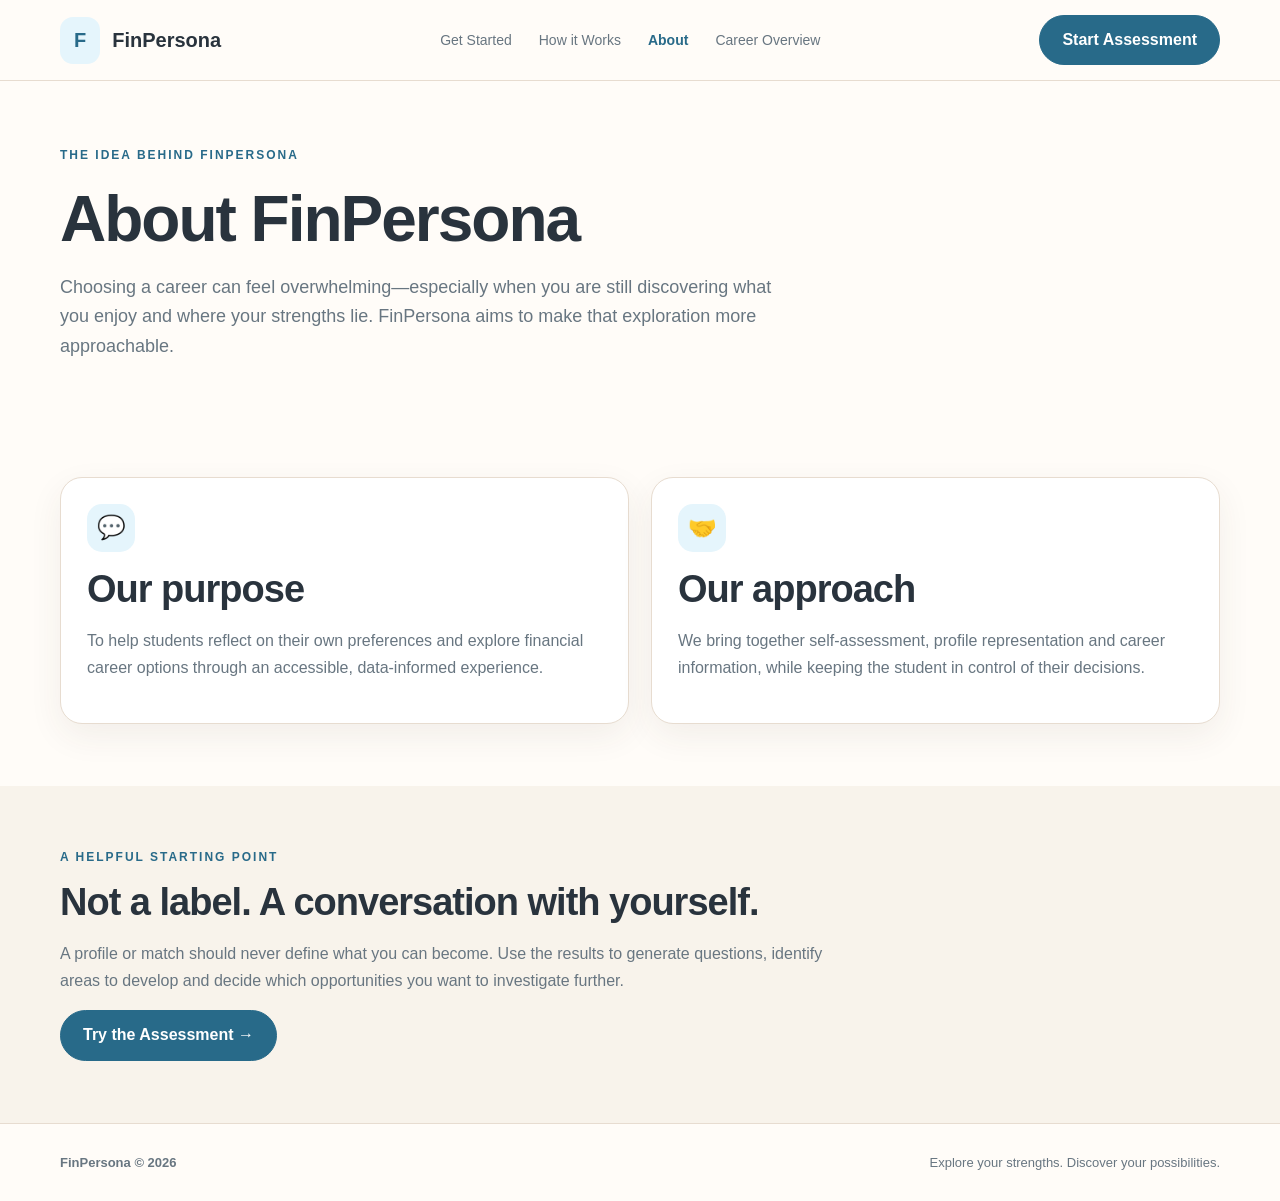
==== about.html @ 59d574b5 "Add files via upload" ====
<!doctype html><html lang="en"><head><meta charset="utf-8"><meta name="viewport" content="width=device-width,initial-scale=1"><title>About | FinPersona</title><link rel="stylesheet" href="assets/style.css"></head><body>
<nav><div class="container nav"><a class="logo" href="index.html"><span class="mark">F</span>FinPersona</a><div class="links"><a class="" href="get-started.html">Get Started</a><a class="" href="how-it-works.html">How it Works</a><a class="active" href="about.html">About</a><a class="" href="career-overview.html">Career Overview</a></div><a class="btn primary" href="get-started.html">Start Assessment</a></div></nav>
<main><section class="container page-hero"><div class="eyebrow">The idea behind FinPersona</div><h1>About FinPersona</h1><p>Choosing a career can feel overwhelming—especially when you are still discovering what you enjoy and where your strengths lie. FinPersona aims to make that exploration more approachable.</p></section>
<section class="container two"><div class="panel"><div class="ico">💬</div><h2>Our purpose</h2><p>To help students reflect on their own preferences and explore financial career options through an accessible, data-informed experience.</p></div><div class="panel"><div class="ico">🤝</div><h2>Our approach</h2><p>We bring together self-assessment, profile representation and career information, while keeping the student in control of their decisions.</p></div></section>
<section class="soft"><div class="container"><div class="eyebrow">A helpful starting point</div><h2>Not a label. A conversation with yourself.</h2><p style="max-width:780px">A profile or match should never define what you can become. Use the results to generate questions, identify areas to develop and decide which opportunities you want to investigate further.</p><a class="btn primary" href="get-started.html">Try the Assessment →</a></div></section></main><footer><div class="container"><b>FinPersona © 2026</b><span>Explore your strengths. Discover your possibilities.</span></div></footer></body></html>
---- assets/style.css ----
:root{--blue:#6EBFE4;--dark:#286A89;--peach:#FFC8AE;--cream:#FFE4C4;--bg:#FFFCF8;--ink:#29333D;--muted:#687681;--line:#E7DCD0;--shadow:0 12px 34px rgba(65,57,46,.07)}
*{box-sizing:border-box}html{scroll-behavior:smooth}body{margin:0;background:var(--bg);color:var(--ink);font:16px/1.65 Inter,"Segoe UI",Arial,sans-serif}a{text-decoration:none;color:inherit}button{font:inherit;cursor:pointer}.container{width:min(1160px,92%);margin:auto}
nav{position:sticky;top:0;z-index:5;background:#fffcf8ed;backdrop-filter:blur(12px);border-bottom:1px solid var(--line);padding:15px 0}.nav{display:flex;align-items:center;justify-content:space-between;gap:18px}.logo{font-size:20px;font-weight:800;display:flex;align-items:center;gap:12px;white-space:nowrap}.mark{background:#e5f5fc;color:var(--dark);border-radius:13px;padding:7px 14px}.links{display:flex;align-items:center;gap:clamp(12px,2.2vw,27px);color:var(--muted);font-size:14px}.links a:hover,.links a.active{color:var(--dark);font-weight:700}.btn{border:1px solid var(--line);border-radius:99px;padding:11px 22px;font-weight:700;background:white;color:var(--ink);display:inline-block}.primary{background:var(--dark);border-color:var(--dark);color:white}.primary:hover{background:#1f5873}.eyebrow{font-size:12px;letter-spacing:2px;text-transform:uppercase;font-weight:800;color:var(--dark)}h1{font-size:clamp(42px,5vw,66px);line-height:1.1;letter-spacing:-2px;margin:18px 0}h2{font-size:clamp(29px,3vw,38px);line-height:1.2;letter-spacing:-1px;margin:12px 0}h3{margin:0 0 8px}p{color:var(--muted)}.hero{display:grid;grid-template-columns:1.1fr .9fr;gap:50px;align-items:center;padding:75px 0;min-height:550px}.hero p{font-size:18px;max-width:550px}.actions{display:flex;gap:12px;flex-wrap:wrap;margin:25px 0}.visual{height:390px;border-radius:32px;background:linear-gradient(145deg,#e5f5fc,#ffe4c4);display:grid;place-items:center;position:relative}.orb{height:265px;width:265px;border-radius:50%;background:#ffffff99;display:grid;place-items:center}.orb div{height:190px;width:190px;border-radius:50%;background:white;display:grid;place-content:center;text-align:center;box-shadow:var(--shadow)}.orb strong{font-size:48px;color:var(--dark)}.float{position:absolute;background:white;border:1px solid var(--line);border-radius:16px;padding:13px 16px;box-shadow:var(--shadow);font-size:13px}.f1{top:35px;left:15px}.f2{right:12px;bottom:40px}section{padding:62px 0}.page-hero{padding:65px 0 35px}.page-hero p{max-width:720px;font-size:18px}.head{margin-bottom:28px}.grid{display:grid;grid-template-columns:repeat(3,1fr);gap:20px}.card,.panel{background:white;border:1px solid var(--line);border-radius:22px;padding:26px;box-shadow:var(--shadow)}.ico{height:48px;width:48px;border-radius:15px;background:#e5f5fc;display:grid;place-items:center;font-size:23px;margin-bottom:15px}.tag{display:inline-block;background:#fff0e8;color:#805a40;border-radius:99px;padding:4px 11px;font-size:12px;margin:3px}.steps .num{font-size:35px;font-weight:800;color:var(--blue)}.soft{background:#f8f3eb}.two{display:grid;grid-template-columns:1fr 1fr;gap:22px}.role{display:flex;gap:18px;align-items:flex-start}.role .ico{flex:0 0 48px}.role p{margin:5px 0}.quizwrap{max-width:850px;margin:25px auto}.quizcard{background:white;border:1px solid var(--line);border-radius:22px;padding:clamp(22px,4vw,42px);box-shadow:var(--shadow)}.qtop{display:flex;justify-content:space-between;color:var(--muted);font-size:14px}.bar{height:8px;background:#f0e8de;border-radius:99px;margin:15px 0 28px;overflow:hidden}.fill{height:100%;background:var(--dark);width:5%;transition:.25s}.question{font-size:26px;line-height:1.35;margin-bottom:23px}.options{display:grid;gap:11px}.option{text-align:left;border:1px solid var(--line);background:white;border-radius:14px;padding:15px;color:var(--ink)}.option:hover,.option.selected{border:2px solid var(--dark);background:#eaf6fb;padding:14px}.controls{display:flex;gap:10px;flex-wrap:wrap;margin-top:24px}.controls button:disabled{opacity:.4;cursor:not-allowed}.resulthead{background:linear-gradient(120deg,#e5f5fc,#fff0e8);border-radius:20px;padding:27px;margin-bottom:20px}.score{font-size:42px;font-weight:800;color:var(--dark)}.match{display:flex;justify-content:space-between;gap:15px;padding:18px 0;border-bottom:1px solid var(--line)}.matchscore{font-size:22px;font-weight:800;color:var(--dark)}.hidden{display:none!important}.notice{background:#fff7ed;border:1px solid #f2dfce;border-radius:14px;padding:15px;color:#705c4b;font-size:13px}footer{padding:28px 0;border-top:1px solid var(--line);font-size:13px}footer .container{display:flex;justify-content:space-between;flex-wrap:wrap;color:var(--muted)}
@media(max-width:760px){.links{gap:10px;font-size:12px;flex-wrap:wrap;justify-content:flex-end}.nav{align-items:flex-start}.logo{font-size:16px}.nav>.btn{display:none}.hero{grid-template-columns:1fr;padding:48px 0}.visual{height:300px}.grid,.two{grid-template-columns:1fr}section{padding:45px 0}.question{font-size:22px}}
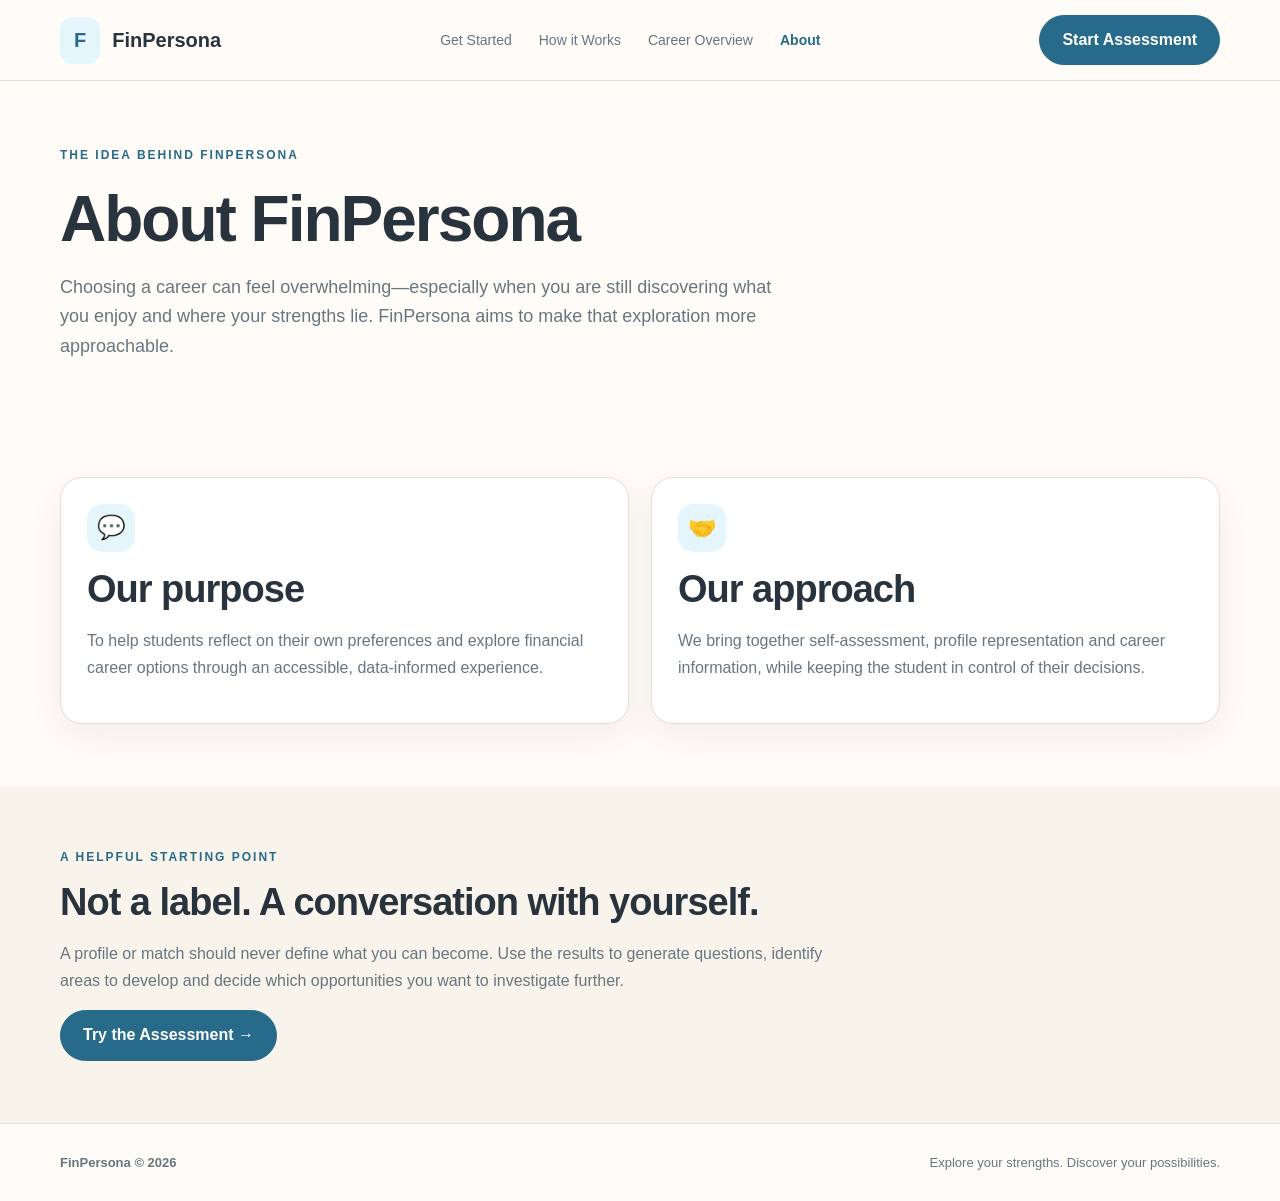
==== commit 757d0f09: "Add files via upload" ====
--- a/about.html
+++ b/about.html
@@ -1,5 +1,5 @@
 <!doctype html><html lang="en"><head><meta charset="utf-8"><meta name="viewport" content="width=device-width,initial-scale=1"><title>About | FinPersona</title><link rel="stylesheet" href="assets/style.css"></head><body>
-<nav><div class="container nav"><a class="logo" href="index.html"><span class="mark">F</span>FinPersona</a><div class="links"><a class="" href="get-started.html">Get Started</a><a class="" href="how-it-works.html">How it Works</a><a class="active" href="about.html">About</a><a class="" href="career-overview.html">Career Overview</a></div><a class="btn primary" href="get-started.html">Start Assessment</a></div></nav>
+<nav><div class="container nav"><a class="logo" href="index.html"><span class="mark">F</span>FinPersona</a><div class="links"><a class="" href="get-started.html">Get Started</a><a class="" href="how-it-works.html">How it Works</a><a class="" href="career-overview.html">Career Overview</a><a class="active" href="about.html">About</a></div><a class="btn primary" href="get-started.html">Start Assessment</a></div></nav>
 <main><section class="container page-hero"><div class="eyebrow">The idea behind FinPersona</div><h1>About FinPersona</h1><p>Choosing a career can feel overwhelming—especially when you are still discovering what you enjoy and where your strengths lie. FinPersona aims to make that exploration more approachable.</p></section>
 <section class="container two"><div class="panel"><div class="ico">💬</div><h2>Our purpose</h2><p>To help students reflect on their own preferences and explore financial career options through an accessible, data-informed experience.</p></div><div class="panel"><div class="ico">🤝</div><h2>Our approach</h2><p>We bring together self-assessment, profile representation and career information, while keeping the student in control of their decisions.</p></div></section>
 <section class="soft"><div class="container"><div class="eyebrow">A helpful starting point</div><h2>Not a label. A conversation with yourself.</h2><p style="max-width:780px">A profile or match should never define what you can become. Use the results to generate questions, identify areas to develop and decide which opportunities you want to investigate further.</p><a class="btn primary" href="get-started.html">Try the Assessment →</a></div></section></main><footer><div class="container"><b>FinPersona © 2026</b><span>Explore your strengths. Discover your possibilities.</span></div></footer></body></html>
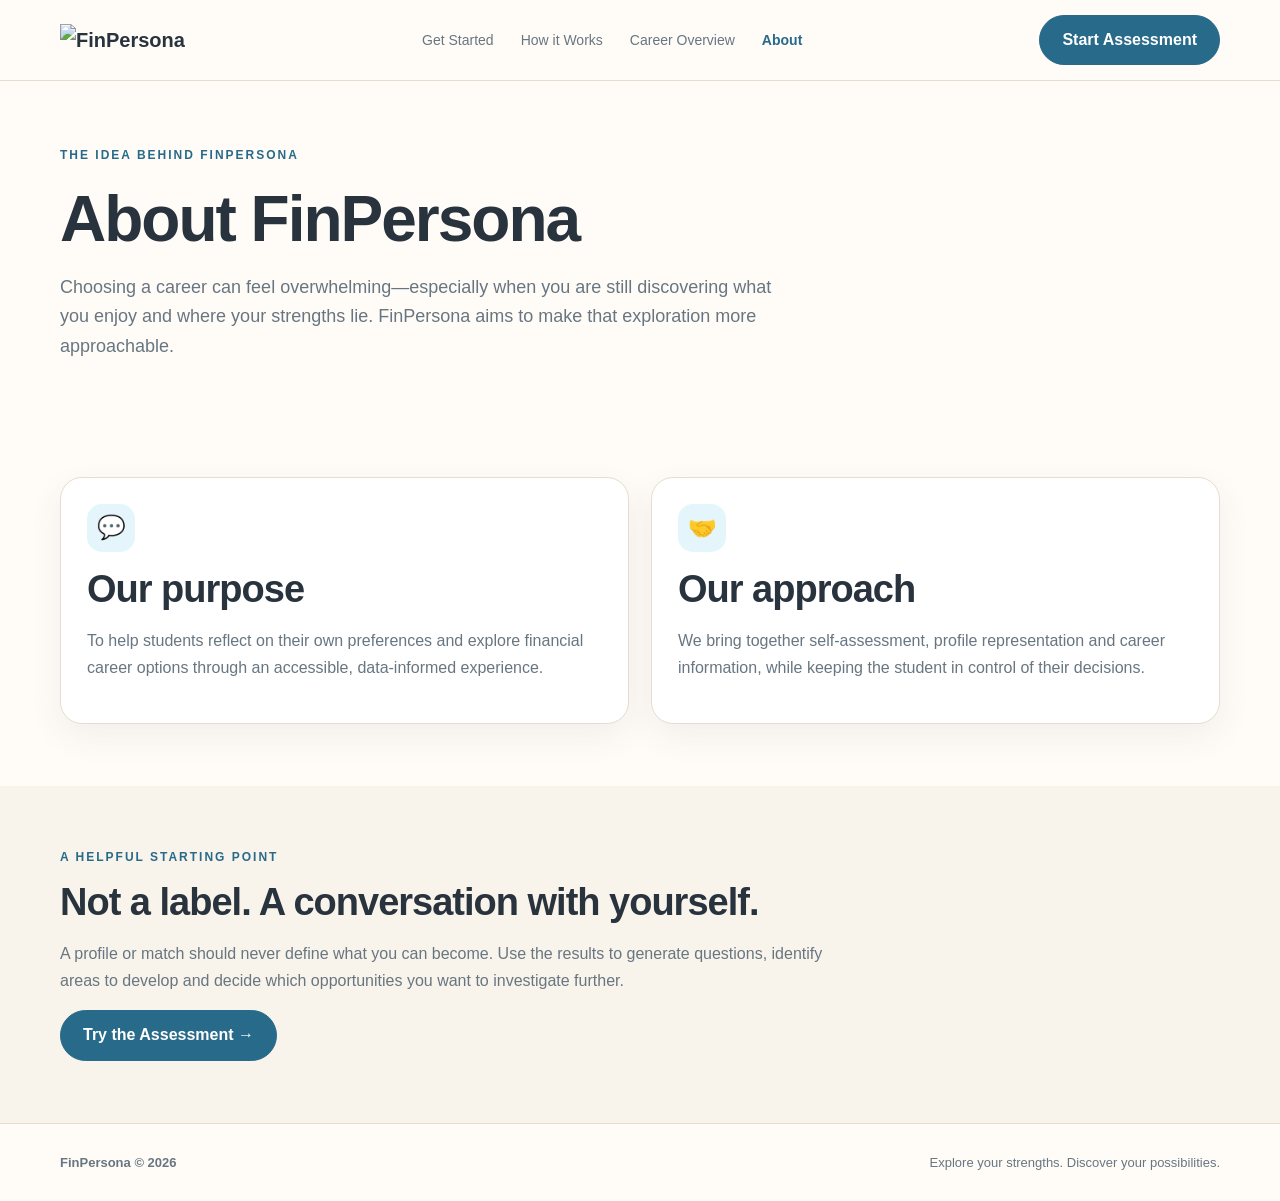
==== commit 22e740e4: "Add files via upload" ====
--- a/about.html
+++ b/about.html
@@ -1,5 +1,5 @@
 <!doctype html><html lang="en"><head><meta charset="utf-8"><meta name="viewport" content="width=device-width,initial-scale=1"><title>About | FinPersona</title><link rel="stylesheet" href="assets/style.css"></head><body>
-<nav><div class="container nav"><a class="logo" href="index.html"><span class="mark">F</span>FinPersona</a><div class="links"><a class="" href="get-started.html">Get Started</a><a class="" href="how-it-works.html">How it Works</a><a class="" href="career-overview.html">Career Overview</a><a class="active" href="about.html">About</a></div><a class="btn primary" href="get-started.html">Start Assessment</a></div></nav>
+<nav><div class="container nav"><a class="logo" href="index.html" aria-label="FinPersona home"><img class="brand-logo" src="assets/finpersona-logo.png" alt="FinPersona"></a><div class="links"><a href="get-started.html">Get Started</a><a href="how-it-works.html">How it Works</a><a href="career-overview.html">Career Overview</a><a href="about.html" class="active">About</a></div><a class="btn primary" href="get-started.html">Start Assessment</a></div></nav>
 <main><section class="container page-hero"><div class="eyebrow">The idea behind FinPersona</div><h1>About FinPersona</h1><p>Choosing a career can feel overwhelming—especially when you are still discovering what you enjoy and where your strengths lie. FinPersona aims to make that exploration more approachable.</p></section>
 <section class="container two"><div class="panel"><div class="ico">💬</div><h2>Our purpose</h2><p>To help students reflect on their own preferences and explore financial career options through an accessible, data-informed experience.</p></div><div class="panel"><div class="ico">🤝</div><h2>Our approach</h2><p>We bring together self-assessment, profile representation and career information, while keeping the student in control of their decisions.</p></div></section>
 <section class="soft"><div class="container"><div class="eyebrow">A helpful starting point</div><h2>Not a label. A conversation with yourself.</h2><p style="max-width:780px">A profile or match should never define what you can become. Use the results to generate questions, identify areas to develop and decide which opportunities you want to investigate further.</p><a class="btn primary" href="get-started.html">Try the Assessment →</a></div></section></main><footer><div class="container"><b>FinPersona © 2026</b><span>Explore your strengths. Discover your possibilities.</span></div></footer></body></html>
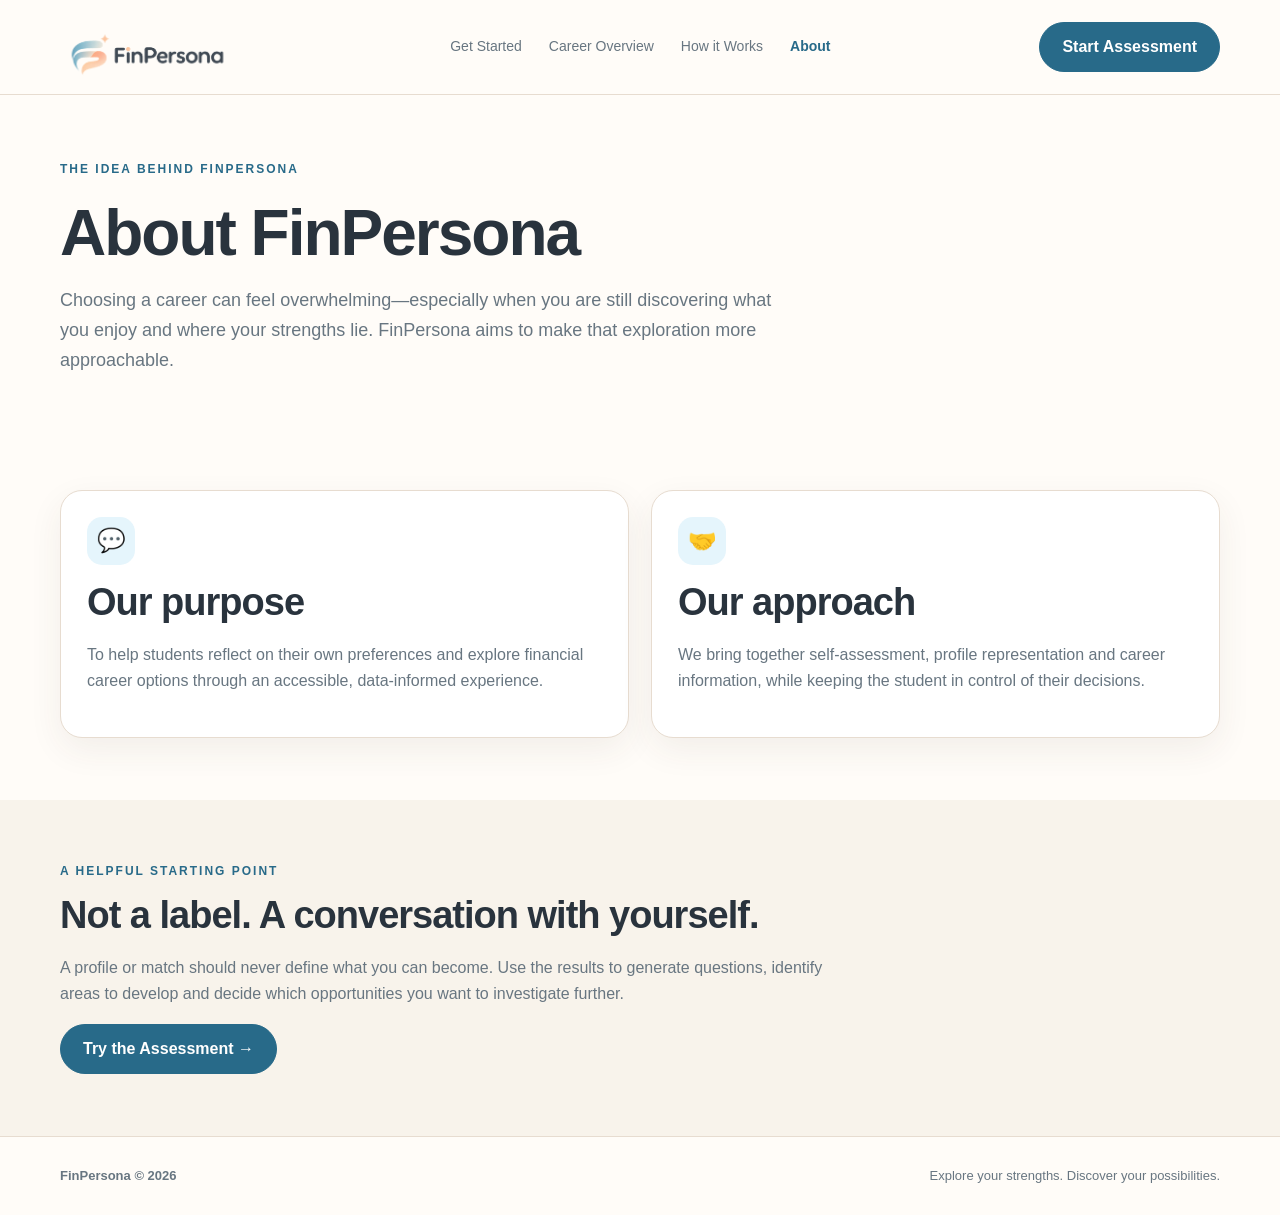
==== commit a726675e: "Add files via upload" ====
--- a/about.html
+++ b/about.html
@@ -1,5 +1,5 @@
 <!doctype html><html lang="en"><head><meta charset="utf-8"><meta name="viewport" content="width=device-width,initial-scale=1"><title>About | FinPersona</title><link rel="stylesheet" href="assets/style.css"></head><body>
-<nav><div class="container nav"><a class="logo" href="index.html" aria-label="FinPersona home"><img class="brand-logo" src="assets/finpersona-logo.png" alt="FinPersona"></a><div class="links"><a href="get-started.html">Get Started</a><a href="how-it-works.html">How it Works</a><a href="career-overview.html">Career Overview</a><a href="about.html" class="active">About</a></div><a class="btn primary" href="get-started.html">Start Assessment</a></div></nav>
+<nav><div class="container nav"><a class="logo" href="index.html" aria-label="FinPersona home"><img class="brand-logo" src="assets/finpersona-logo.png" alt="FinPersona"></a><div class="links"><a href="get-started.html">Get Started</a><a href="career-overview.html">Career Overview</a><a href="how-it-works.html">How it Works</a><a href="about.html" class="active">About</a></div><a class="btn primary" href="get-started.html">Start Assessment</a></div></nav>
 <main><section class="container page-hero"><div class="eyebrow">The idea behind FinPersona</div><h1>About FinPersona</h1><p>Choosing a career can feel overwhelming—especially when you are still discovering what you enjoy and where your strengths lie. FinPersona aims to make that exploration more approachable.</p></section>
 <section class="container two"><div class="panel"><div class="ico">💬</div><h2>Our purpose</h2><p>To help students reflect on their own preferences and explore financial career options through an accessible, data-informed experience.</p></div><div class="panel"><div class="ico">🤝</div><h2>Our approach</h2><p>We bring together self-assessment, profile representation and career information, while keeping the student in control of their decisions.</p></div></section>
 <section class="soft"><div class="container"><div class="eyebrow">A helpful starting point</div><h2>Not a label. A conversation with yourself.</h2><p style="max-width:780px">A profile or match should never define what you can become. Use the results to generate questions, identify areas to develop and decide which opportunities you want to investigate further.</p><a class="btn primary" href="get-started.html">Try the Assessment →</a></div></section></main><footer><div class="container"><b>FinPersona © 2026</b><span>Explore your strengths. Discover your possibilities.</span></div></footer></body></html>
--- a/assets/style.css
+++ b/assets/style.css
@@ -1,5 +1,9 @@
 
 :root{--blue:#6EBFE4;--dark:#286A89;--peach:#FFC8AE;--cream:#FFE4C4;--bg:#FFFCF8;--ink:#29333D;--muted:#687681;--line:#E7DCD0;--shadow:0 12px 34px rgba(65,57,46,.07)}
 *{box-sizing:border-box}html{scroll-behavior:smooth}body{margin:0;background:var(--bg);color:var(--ink);font:16px/1.65 Inter,"Segoe UI",Arial,sans-serif}a{text-decoration:none;color:inherit}button{font:inherit;cursor:pointer}.container{width:min(1160px,92%);margin:auto}
-nav{position:sticky;top:0;z-index:5;background:#fffcf8ed;backdrop-filter:blur(12px);border-bottom:1px solid var(--line);padding:15px 0}.nav{display:flex;align-items:center;justify-content:space-between;gap:18px}.logo{font-size:20px;font-weight:800;display:flex;align-items:center;gap:12px;white-space:nowrap}.mark{background:#e5f5fc;color:var(--dark);border-radius:13px;padding:7px 14px}.links{display:flex;align-items:center;gap:clamp(12px,2.2vw,27px);color:var(--muted);font-size:14px}.links a:hover,.links a.active{color:var(--dark);font-weight:700}.btn{border:1px solid var(--line);border-radius:99px;padding:11px 22px;font-weight:700;background:white;color:var(--ink);display:inline-block}.primary{background:var(--dark);border-color:var(--dark);color:white}.primary:hover{background:#1f5873}.eyebrow{font-size:12px;letter-spacing:2px;text-transform:uppercase;font-weight:800;color:var(--dark)}h1{font-size:clamp(42px,5vw,66px);line-height:1.1;letter-spacing:-2px;margin:18px 0}h2{font-size:clamp(29px,3vw,38px);line-height:1.2;letter-spacing:-1px;margin:12px 0}h3{margin:0 0 8px}p{color:var(--muted)}.hero{display:grid;grid-template-columns:1.1fr .9fr;gap:50px;align-items:center;padding:75px 0;min-height:550px}.hero p{font-size:18px;max-width:550px}.actions{display:flex;gap:12px;flex-wrap:wrap;margin:25px 0}.visual{height:390px;border-radius:32px;background:linear-gradient(145deg,#e5f5fc,#ffe4c4);display:grid;place-items:center;position:relative}.orb{height:265px;width:265px;border-radius:50%;background:#ffffff99;display:grid;place-items:center}.orb div{height:190px;width:190px;border-radius:50%;background:white;display:grid;place-content:center;text-align:center;box-shadow:var(--shadow)}.orb strong{font-size:48px;color:var(--dark)}.float{position:absolute;background:white;border:1px solid var(--line);border-radius:16px;padding:13px 16px;box-shadow:var(--shadow);font-size:13px}.f1{top:35px;left:15px}.f2{right:12px;bottom:40px}section{padding:62px 0}.page-hero{padding:65px 0 35px}.page-hero p{max-width:720px;font-size:18px}.head{margin-bottom:28px}.grid{display:grid;grid-template-columns:repeat(3,1fr);gap:20px}.card,.panel{background:white;border:1px solid var(--line);border-radius:22px;padding:26px;box-shadow:var(--shadow)}.ico{height:48px;width:48px;border-radius:15px;background:#e5f5fc;display:grid;place-items:center;font-size:23px;margin-bottom:15px}.tag{display:inline-block;background:#fff0e8;color:#805a40;border-radius:99px;padding:4px 11px;font-size:12px;margin:3px}.steps .num{font-size:35px;font-weight:800;color:var(--blue)}.soft{background:#f8f3eb}.two{display:grid;grid-template-columns:1fr 1fr;gap:22px}.role{display:flex;gap:18px;align-items:flex-start}.role .ico{flex:0 0 48px}.role p{margin:5px 0}.quizwrap{max-width:850px;margin:25px auto}.quizcard{background:white;border:1px solid var(--line);border-radius:22px;padding:clamp(22px,4vw,42px);box-shadow:var(--shadow)}.qtop{display:flex;justify-content:space-between;color:var(--muted);font-size:14px}.bar{height:8px;background:#f0e8de;border-radius:99px;margin:15px 0 28px;overflow:hidden}.fill{height:100%;background:var(--dark);width:5%;transition:.25s}.question{font-size:26px;line-height:1.35;margin-bottom:23px}.options{display:grid;gap:11px}.option{text-align:left;border:1px solid var(--line);background:white;border-radius:14px;padding:15px;color:var(--ink)}.option:hover,.option.selected{border:2px solid var(--dark);background:#eaf6fb;padding:14px}.controls{display:flex;gap:10px;flex-wrap:wrap;margin-top:24px}.controls button:disabled{opacity:.4;cursor:not-allowed}.resulthead{background:linear-gradient(120deg,#e5f5fc,#fff0e8);border-radius:20px;padding:27px;margin-bottom:20px}.score{font-size:42px;font-weight:800;color:var(--dark)}.match{display:flex;justify-content:space-between;gap:15px;padding:18px 0;border-bottom:1px solid var(--line)}.matchscore{font-size:22px;font-weight:800;color:var(--dark)}.hidden{display:none!important}.notice{background:#fff7ed;border:1px solid #f2dfce;border-radius:14px;padding:15px;color:#705c4b;font-size:13px}footer{padding:28px 0;border-top:1px solid var(--line);font-size:13px}footer .container{display:flex;justify-content:space-between;flex-wrap:wrap;color:var(--muted)}
-@media(max-width:760px){.links{gap:10px;font-size:12px;flex-wrap:wrap;justify-content:flex-end}.nav{align-items:flex-start}.logo{font-size:16px}.nav>.btn{display:none}.hero{grid-template-columns:1fr;padding:48px 0}.visual{height:300px}.grid,.two{grid-template-columns:1fr}section{padding:45px 0}.question{font-size:22px}}
+nav{position:sticky;top:0;z-index:5;background:#fffcf8ed;backdrop-filter:blur(12px);border-bottom:1px solid var(--line);padding:15px 0}.nav{display:flex;align-items:center;justify-content:space-between;gap:18px;min-height:64px}.logo{font-size:20px;font-weight:800;display:flex;align-items:center;justify-content:center;gap:12px;white-space:nowrap;flex:0 0 auto;line-height:1}.brand-logo{display:block;width:auto;height:64px;max-width:320px;object-fit:contain;flex:0 0 auto}.mark{background:#e5f5fc;color:var(--dark);border-radius:13px;padding:7px 14px}.links{display:flex;align-items:center;gap:clamp(12px,2.2vw,27px);color:var(--muted);font-size:14px}.links a:hover,.links a.active{color:var(--dark);font-weight:700}.btn{border:1px solid var(--line);border-radius:99px;padding:11px 22px;font-weight:700;background:white;color:var(--ink);display:inline-block}.primary{background:var(--dark);border-color:var(--dark);color:white}.primary:hover{background:#1f5873}.eyebrow{font-size:12px;letter-spacing:2px;text-transform:uppercase;font-weight:800;color:var(--dark)}h1{font-size:clamp(42px,5vw,66px);line-height:1.1;letter-spacing:-2px;margin:18px 0}h2{font-size:clamp(29px,3vw,38px);line-height:1.2;letter-spacing:-1px;margin:12px 0}h3{margin:0 0 8px}p{color:var(--muted)}.hero{display:grid;grid-template-columns:1.1fr .9fr;gap:50px;align-items:center;padding:75px 0;min-height:550px}.hero p{font-size:18px;max-width:550px}.actions{display:flex;gap:12px;flex-wrap:wrap;margin:25px 0}.visual{height:390px;border-radius:32px;background:linear-gradient(145deg,#e5f5fc,#ffe4c4);display:grid;place-items:center;position:relative}.orb{height:265px;width:265px;border-radius:50%;background:#ffffff99;display:grid;place-items:center}.orb div{height:190px;width:190px;border-radius:50%;background:white;display:grid;place-content:center;text-align:center;box-shadow:var(--shadow)}.orb .orb-inner{height:190px;width:190px;border-radius:50%;background:white;display:flex;flex-direction:column;align-items:center;justify-content:center;gap:8px;text-align:center;box-shadow:var(--shadow)}.orb-symbol{width:92px;height:82px;object-fit:contain}.orb .orb-inner span{font-size:12px;line-height:1.35;color:var(--muted)}.orb strong{font-size:48px;color:var(--dark)}.float{position:absolute;background:white;border:1px solid var(--line);border-radius:16px;padding:13px 16px;box-shadow:var(--shadow);font-size:13px}.f1{top:35px;left:15px}.f2{right:12px;bottom:40px}section{padding:62px 0}.page-hero{padding:65px 0 35px}.page-hero p{max-width:720px;font-size:18px}.head{margin-bottom:28px}.grid{display:grid;grid-template-columns:repeat(3,1fr);gap:20px}.card,.panel{background:white;border:1px solid var(--line);border-radius:22px;padding:26px;box-shadow:var(--shadow)}.ico{height:48px;width:48px;border-radius:15px;background:#e5f5fc;display:grid;place-items:center;font-size:23px;margin-bottom:15px}.tag{display:inline-block;background:#fff0e8;color:#805a40;border-radius:99px;padding:4px 11px;font-size:12px;margin:3px}.steps .num{font-size:35px;font-weight:800;color:var(--blue)}.soft{background:#f8f3eb}.two{display:grid;grid-template-columns:1fr 1fr;gap:22px}.role{display:flex;gap:18px;align-items:flex-start}.role .ico{flex:0 0 48px}.role p{margin:5px 0}.quizwrap{max-width:850px;margin:25px auto}.quizcard{background:white;border:1px solid var(--line);border-radius:22px;padding:clamp(22px,4vw,42px);box-shadow:var(--shadow)}.qtop{display:flex;justify-content:space-between;color:var(--muted);font-size:14px}.bar{height:8px;background:#f0e8de;border-radius:99px;margin:15px 0 28px;overflow:hidden}.fill{height:100%;background:var(--dark);width:5%;transition:.25s}.question{font-size:26px;line-height:1.35;margin-bottom:23px}.options{display:grid;gap:11px}.option{text-align:left;border:1px solid var(--line);background:white;border-radius:14px;padding:15px;color:var(--ink)}.option:hover,.option.selected{border:2px solid var(--dark);background:#eaf6fb;padding:14px}.controls{display:flex;gap:10px;flex-wrap:wrap;margin-top:24px}.controls button:disabled{opacity:.4;cursor:not-allowed}.resulthead{background:linear-gradient(120deg,#e5f5fc,#fff0e8);border-radius:20px;padding:27px;margin-bottom:20px}.score{font-size:42px;font-weight:800;color:var(--dark)}.match{display:flex;justify-content:space-between;gap:15px;padding:18px 0;border-bottom:1px solid var(--line)}.matchscore{font-size:22px;font-weight:800;color:var(--dark)}.hidden{display:none!important}.notice{background:#fff7ed;border:1px solid #f2dfce;border-radius:14px;padding:15px;color:#705c4b;font-size:13px}footer{padding:28px 0;border-top:1px solid var(--line);font-size:13px}footer .container{display:flex;justify-content:space-between;flex-wrap:wrap;color:var(--muted)}
+@media(max-width:760px){.links{gap:10px;font-size:12px;flex-wrap:wrap;justify-content:flex-end}.nav{align-items:flex-start}.brand-logo{height:48px;max-width:220px}.logo{font-size:16px}.nav>.btn{display:none}.hero{grid-template-columns:1fr;padding:48px 0}.visual{height:300px}.grid,.two{grid-template-columns:1fr}section{padding:45px 0}.question{font-size:22px}}
+
+/* Assessment experience enhancements — preserves the existing FinPersona visual language */
+.intro-card{padding:clamp(24px,4vw,42px)}.intro-card>p{max-width:680px}.intro-facts{display:grid;grid-template-columns:repeat(3,1fr);gap:13px;margin:25px 0}.intro-fact{display:flex;flex-direction:column;gap:4px;padding:17px;background:#fffaf4;border:1px solid var(--line);border-radius:16px}.fact-icon{font-size:23px;color:var(--dark);margin-bottom:4px}.intro-fact b{font-size:14px}.intro-fact small{font-size:12px;color:var(--muted)}.stage-labels{display:grid;grid-template-columns:repeat(3,1fr);gap:10px;margin:4px 0 10px}.stage{font-size:12px;color:#9a9b98;padding-bottom:8px;border-bottom:3px solid #eee7df}.stage.active{color:var(--dark);font-weight:800;border-color:var(--dark)}.stage.done{color:#638d7d;border-color:#a8c8bb}.stage-progress{display:grid;grid-template-columns:repeat(3,1fr);gap:7px}.stage-segment{height:7px;background:#f0e8de;border-radius:99px;overflow:hidden}.stage-fill{height:100%;width:0;background:var(--dark);border-radius:99px;transition:width .35s ease}.progress-caption{display:flex;justify-content:space-between;gap:10px;margin:9px 0 27px;font-size:12px;color:var(--muted)}.option{transition:background .18s ease,border-color .18s ease,transform .18s ease,box-shadow .18s ease}.option:hover{transform:translateY(-1px)}.option.just-selected{animation:answer-pop .24s ease;box-shadow:0 5px 14px rgba(40,106,137,.10)}@keyframes answer-pop{0%{transform:scale(.985)}65%{transform:scale(1.012)}100%{transform:scale(1)}}.question-enter{animation:question-in .28s ease}@keyframes question-in{from{opacity:.45;transform:translateY(7px)}to{opacity:1;transform:translateY(0)}}.profile-section{background:#fffaf5;border:1px solid var(--line);border-radius:20px;padding:22px;margin:20px 0 26px}.profile-heading{display:flex;justify-content:space-between;align-items:end;gap:12px}.profile-heading h3{margin:5px 0 0}.profile-note{font-size:11px;color:var(--muted)}.radar-layout{display:grid;grid-template-columns:minmax(0,1.2fr) minmax(190px,.8fr);align-items:center;gap:14px;margin-top:14px}.radar-wrap{width:100%;max-width:430px;margin:auto}.radar-wrap svg{display:block;width:100%;height:auto;overflow:visible}.dimension-legend{display:grid;gap:9px}.dimension-item{display:flex;justify-content:space-between;gap:10px;padding-bottom:7px;border-bottom:1px solid #eee5dc;font-size:12px;color:var(--muted)}.dimension-item b{color:var(--dark);font-size:13px}.matches-section h3{margin:5px 0 12px}.result-disclaimer{font-size:12px;margin:18px 0}.matches-section .match:first-child{border-top:1px solid var(--line)}
+@media(max-width:620px){.intro-facts{grid-template-columns:1fr}.intro-fact{display:grid;grid-template-columns:30px 1fr;align-items:center}.intro-fact small{grid-column:2}.fact-icon{grid-row:span 2;margin:0}.radar-layout{grid-template-columns:1fr}.dimension-legend{grid-template-columns:1fr 1fr}.profile-heading{align-items:flex-start;flex-direction:column}}
